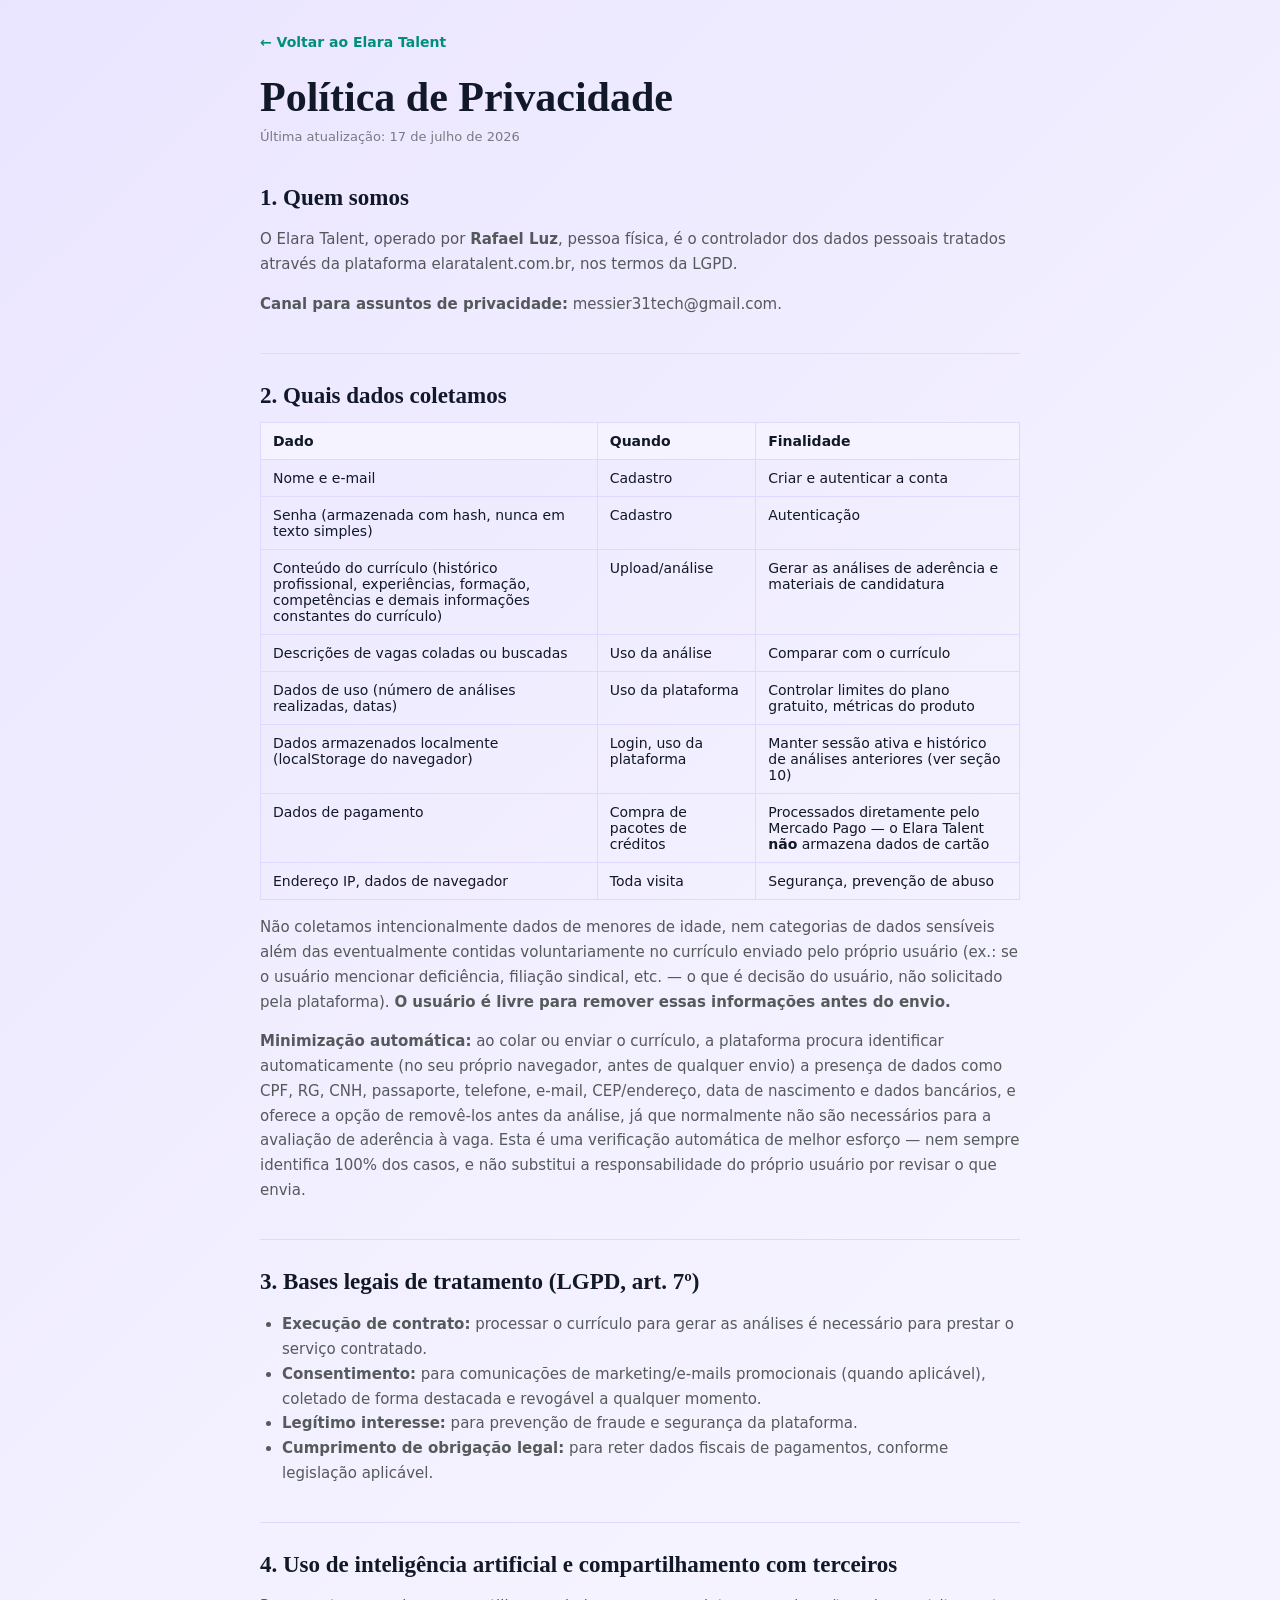
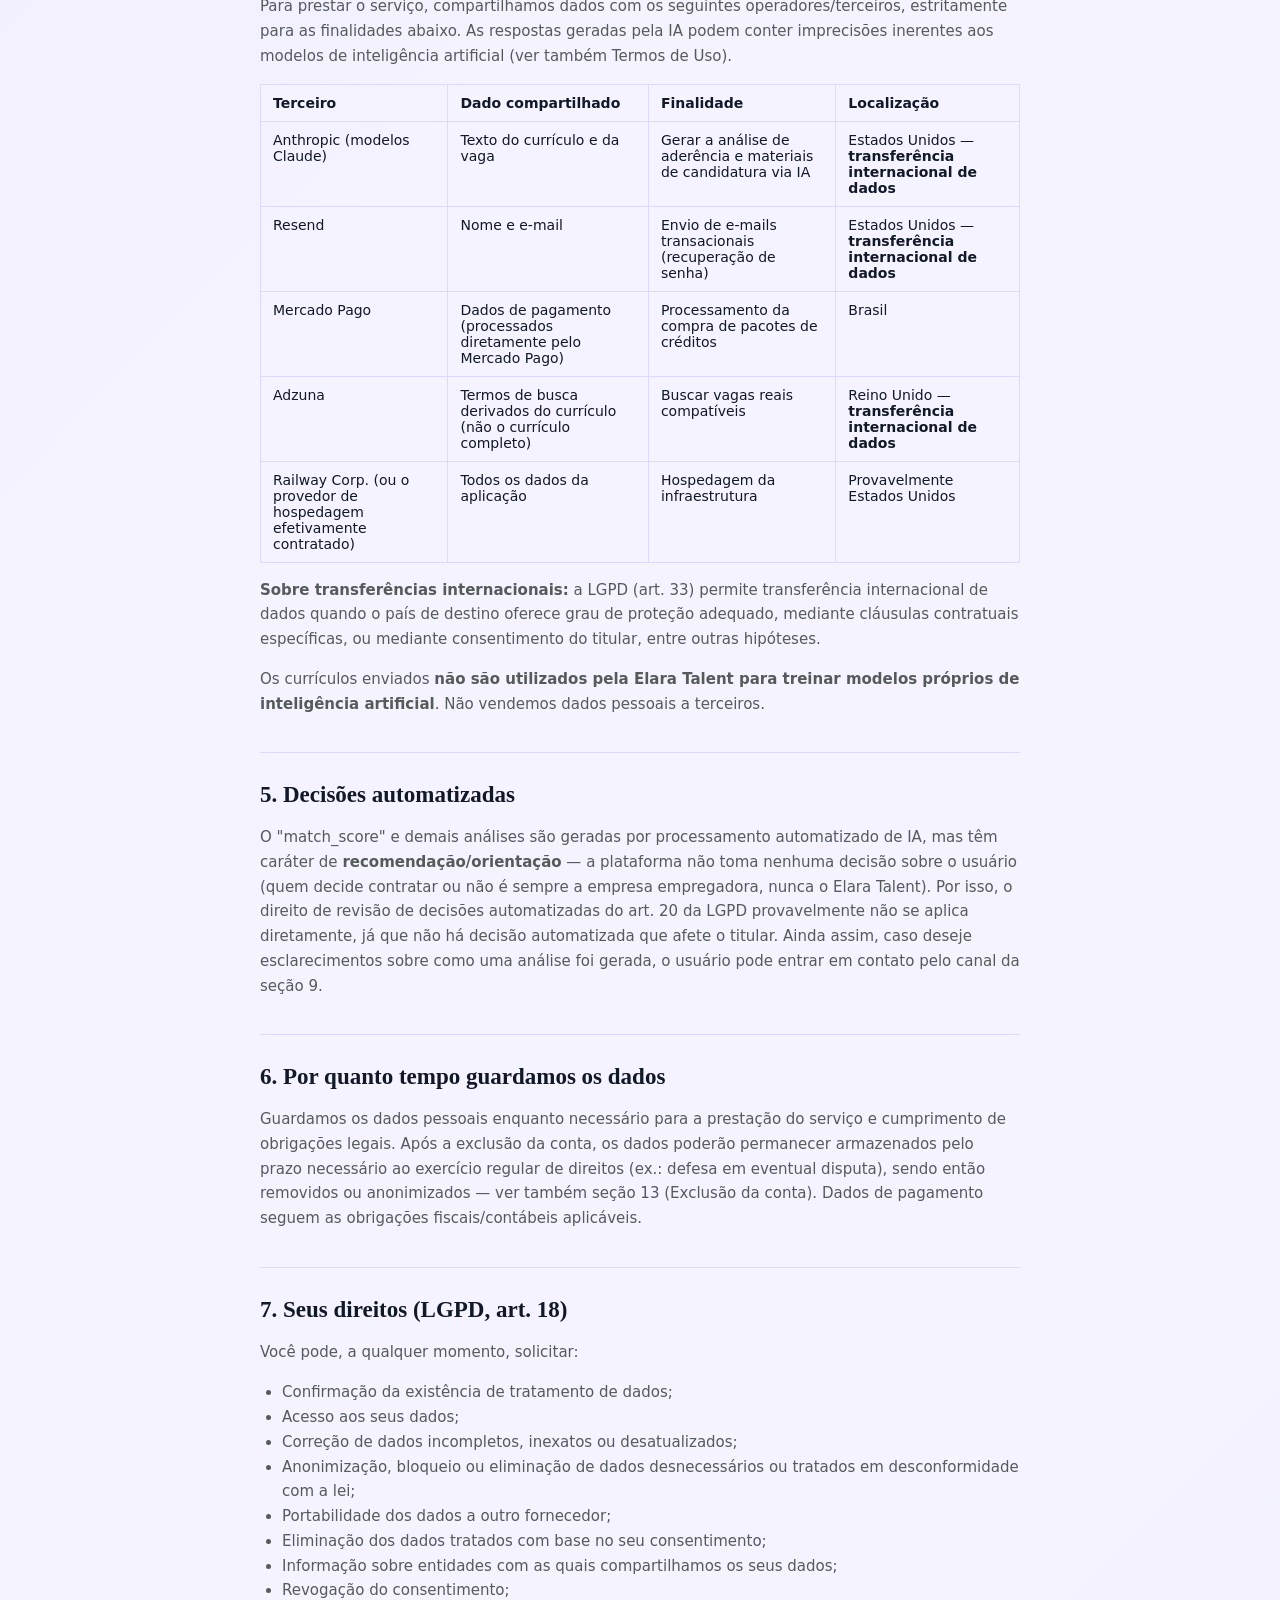
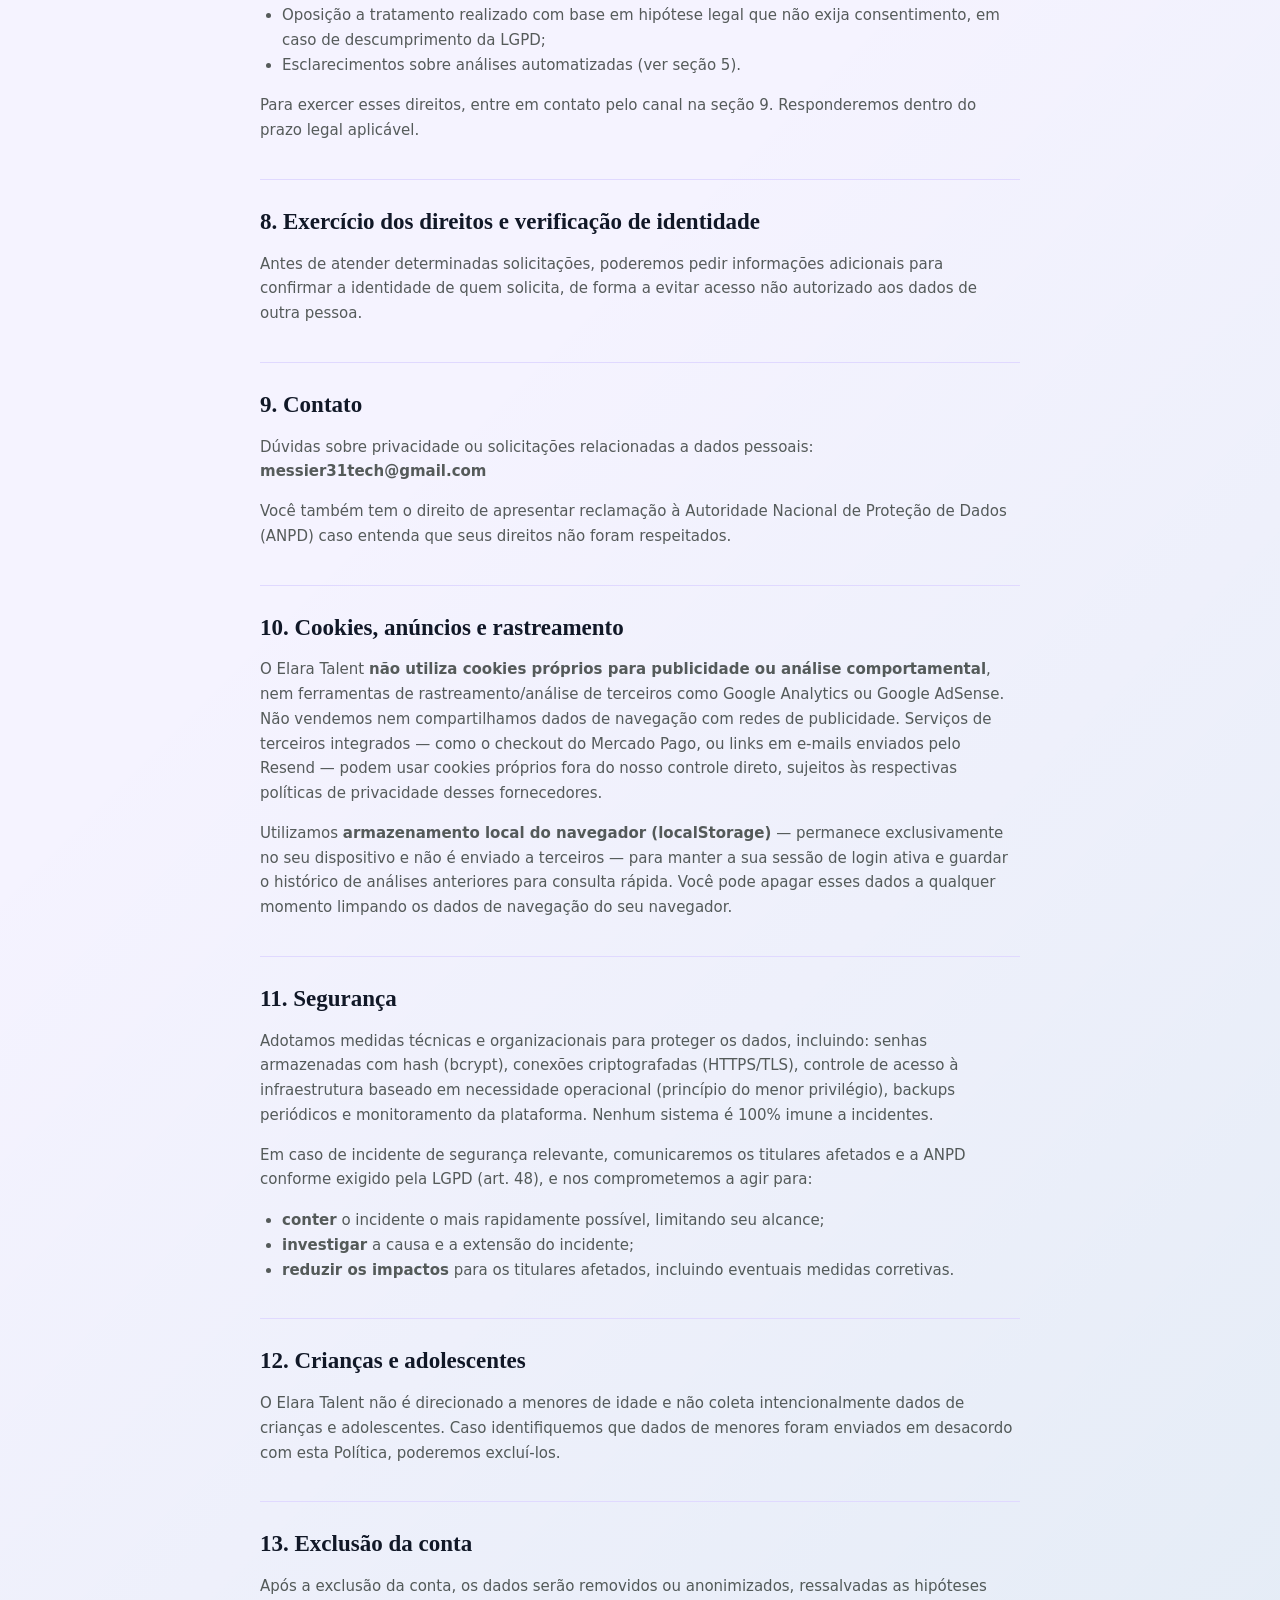
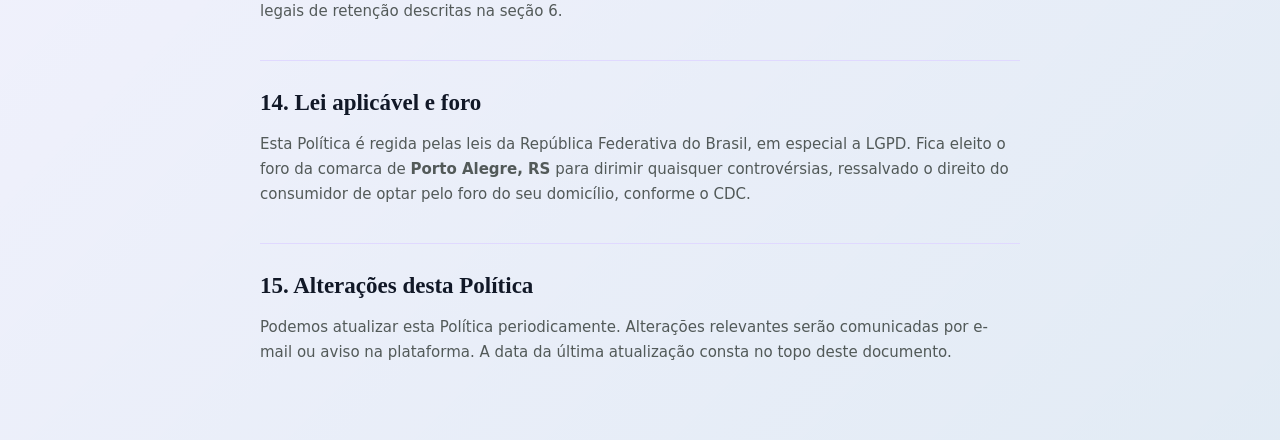
==== privacidade.html @ 0c873017 "feat: publicar Termos de Uso e Política de Privacidade no site Adiciona páginas termos.html e privac" ====
<!doctype html>
<html lang="pt-BR">
  <head>
    <meta charset="utf-8" />
    <meta name="viewport" content="width=device-width, initial-scale=1" />
    <title>Política de Privacidade — Elara Talent</title>
    <link rel="stylesheet" href="styles.css" />
  </head>
  <body>
    <main class="legal-shell legal-page">
      <a class="legal-back" href="/">← Voltar ao Elara Talent</a>

      <h1>Política de Privacidade</h1>
      <p class="legal-updated">Última atualização: 17 de julho de 2026</p>

      <h2>1. Quem somos</h2>
      <p>O Elara Talent, operado por <strong>Rafael Luz</strong>, pessoa física, é o controlador dos dados pessoais tratados através da plataforma elaratalent.com.br, nos termos da LGPD.</p>
      <p><strong>Canal para assuntos de privacidade:</strong> messier31tech@gmail.com.</p>

      <h2>2. Quais dados coletamos</h2>
      <table>
        <thead>
          <tr><th>Dado</th><th>Quando</th><th>Finalidade</th></tr>
        </thead>
        <tbody>
          <tr><td>Nome e e-mail</td><td>Cadastro</td><td>Criar e autenticar a conta</td></tr>
          <tr><td>Senha (armazenada com hash, nunca em texto simples)</td><td>Cadastro</td><td>Autenticação</td></tr>
          <tr><td>Conteúdo do currículo (histórico profissional, experiências, formação, competências e demais informações constantes do currículo)</td><td>Upload/análise</td><td>Gerar as análises de aderência e materiais de candidatura</td></tr>
          <tr><td>Descrições de vagas coladas ou buscadas</td><td>Uso da análise</td><td>Comparar com o currículo</td></tr>
          <tr><td>Dados de uso (número de análises realizadas, datas)</td><td>Uso da plataforma</td><td>Controlar limites do plano gratuito, métricas do produto</td></tr>
          <tr><td>Dados armazenados localmente (localStorage do navegador)</td><td>Login, uso da plataforma</td><td>Manter sessão ativa e histórico de análises anteriores (ver seção 10)</td></tr>
          <tr><td>Dados de pagamento</td><td>Compra de pacotes de créditos</td><td>Processados diretamente pelo Mercado Pago — o Elara Talent <strong>não</strong> armazena dados de cartão</td></tr>
          <tr><td>Endereço IP, dados de navegador</td><td>Toda visita</td><td>Segurança, prevenção de abuso</td></tr>
        </tbody>
      </table>
      <p>Não coletamos intencionalmente dados de menores de idade, nem categorias de dados sensíveis além das eventualmente contidas voluntariamente no currículo enviado pelo próprio usuário (ex.: se o usuário mencionar deficiência, filiação sindical, etc. — o que é decisão do usuário, não solicitado pela plataforma). <strong>O usuário é livre para remover essas informações antes do envio.</strong></p>
      <p><strong>Minimização automática:</strong> ao colar ou enviar o currículo, a plataforma procura identificar automaticamente (no seu próprio navegador, antes de qualquer envio) a presença de dados como CPF, RG, CNH, passaporte, telefone, e-mail, CEP/endereço, data de nascimento e dados bancários, e oferece a opção de removê-los antes da análise, já que normalmente não são necessários para a avaliação de aderência à vaga. Esta é uma verificação automática de melhor esforço — nem sempre identifica 100% dos casos, e não substitui a responsabilidade do próprio usuário por revisar o que envia.</p>

      <h2>3. Bases legais de tratamento (LGPD, art. 7º)</h2>
      <ul>
        <li><strong>Execução de contrato:</strong> processar o currículo para gerar as análises é necessário para prestar o serviço contratado.</li>
        <li><strong>Consentimento:</strong> para comunicações de marketing/e-mails promocionais (quando aplicável), coletado de forma destacada e revogável a qualquer momento.</li>
        <li><strong>Legítimo interesse:</strong> para prevenção de fraude e segurança da plataforma.</li>
        <li><strong>Cumprimento de obrigação legal:</strong> para reter dados fiscais de pagamentos, conforme legislação aplicável.</li>
      </ul>

      <h2>4. Uso de inteligência artificial e compartilhamento com terceiros</h2>
      <p>Para prestar o serviço, compartilhamos dados com os seguintes operadores/terceiros, estritamente para as finalidades abaixo. As respostas geradas pela IA podem conter imprecisões inerentes aos modelos de inteligência artificial (ver também Termos de Uso).</p>
      <table>
        <thead>
          <tr><th>Terceiro</th><th>Dado compartilhado</th><th>Finalidade</th><th>Localização</th></tr>
        </thead>
        <tbody>
          <tr><td>Anthropic (modelos Claude)</td><td>Texto do currículo e da vaga</td><td>Gerar a análise de aderência e materiais de candidatura via IA</td><td>Estados Unidos — <strong>transferência internacional de dados</strong></td></tr>
          <tr><td>Resend</td><td>Nome e e-mail</td><td>Envio de e-mails transacionais (recuperação de senha)</td><td>Estados Unidos — <strong>transferência internacional de dados</strong></td></tr>
          <tr><td>Mercado Pago</td><td>Dados de pagamento (processados diretamente pelo Mercado Pago)</td><td>Processamento da compra de pacotes de créditos</td><td>Brasil</td></tr>
          <tr><td>Adzuna</td><td>Termos de busca derivados do currículo (não o currículo completo)</td><td>Buscar vagas reais compatíveis</td><td>Reino Unido — <strong>transferência internacional de dados</strong></td></tr>
          <tr><td>Railway Corp. (ou o provedor de hospedagem efetivamente contratado)</td><td>Todos os dados da aplicação</td><td>Hospedagem da infraestrutura</td><td>Provavelmente Estados Unidos</td></tr>
        </tbody>
      </table>
      <p><strong>Sobre transferências internacionais:</strong> a LGPD (art. 33) permite transferência internacional de dados quando o país de destino oferece grau de proteção adequado, mediante cláusulas contratuais específicas, ou mediante consentimento do titular, entre outras hipóteses.</p>
      <p>Os currículos enviados <strong>não são utilizados pela Elara Talent para treinar modelos próprios de inteligência artificial</strong>. Não vendemos dados pessoais a terceiros.</p>

      <h2>5. Decisões automatizadas</h2>
      <p>O "match_score" e demais análises são geradas por processamento automatizado de IA, mas têm caráter de <strong>recomendação/orientação</strong> — a plataforma não toma nenhuma decisão sobre o usuário (quem decide contratar ou não é sempre a empresa empregadora, nunca o Elara Talent). Por isso, o direito de revisão de decisões automatizadas do art. 20 da LGPD provavelmente não se aplica diretamente, já que não há decisão automatizada que afete o titular. Ainda assim, caso deseje esclarecimentos sobre como uma análise foi gerada, o usuário pode entrar em contato pelo canal da seção 9.</p>

      <h2>6. Por quanto tempo guardamos os dados</h2>
      <p>Guardamos os dados pessoais enquanto necessário para a prestação do serviço e cumprimento de obrigações legais. Após a exclusão da conta, os dados poderão permanecer armazenados pelo prazo necessário ao exercício regular de direitos (ex.: defesa em eventual disputa), sendo então removidos ou anonimizados — ver também seção 13 (Exclusão da conta). Dados de pagamento seguem as obrigações fiscais/contábeis aplicáveis.</p>

      <h2>7. Seus direitos (LGPD, art. 18)</h2>
      <p>Você pode, a qualquer momento, solicitar:</p>
      <ul>
        <li>Confirmação da existência de tratamento de dados;</li>
        <li>Acesso aos seus dados;</li>
        <li>Correção de dados incompletos, inexatos ou desatualizados;</li>
        <li>Anonimização, bloqueio ou eliminação de dados desnecessários ou tratados em desconformidade com a lei;</li>
        <li>Portabilidade dos dados a outro fornecedor;</li>
        <li>Eliminação dos dados tratados com base no seu consentimento;</li>
        <li>Informação sobre entidades com as quais compartilhamos os seus dados;</li>
        <li>Revogação do consentimento;</li>
        <li>Oposição a tratamento realizado com base em hipótese legal que não exija consentimento, em caso de descumprimento da LGPD;</li>
        <li>Esclarecimentos sobre análises automatizadas (ver seção 5).</li>
      </ul>
      <p>Para exercer esses direitos, entre em contato pelo canal na seção 9. Responderemos dentro do prazo legal aplicável.</p>

      <h2>8. Exercício dos direitos e verificação de identidade</h2>
      <p>Antes de atender determinadas solicitações, poderemos pedir informações adicionais para confirmar a identidade de quem solicita, de forma a evitar acesso não autorizado aos dados de outra pessoa.</p>

      <h2>9. Contato</h2>
      <p>Dúvidas sobre privacidade ou solicitações relacionadas a dados pessoais: <strong>messier31tech@gmail.com</strong></p>
      <p>Você também tem o direito de apresentar reclamação à Autoridade Nacional de Proteção de Dados (ANPD) caso entenda que seus direitos não foram respeitados.</p>

      <h2>10. Cookies, anúncios e rastreamento</h2>
      <p>O Elara Talent <strong>não utiliza cookies próprios para publicidade ou análise comportamental</strong>, nem ferramentas de rastreamento/análise de terceiros como Google Analytics ou Google AdSense. Não vendemos nem compartilhamos dados de navegação com redes de publicidade. Serviços de terceiros integrados — como o checkout do Mercado Pago, ou links em e-mails enviados pelo Resend — podem usar cookies próprios fora do nosso controle direto, sujeitos às respectivas políticas de privacidade desses fornecedores.</p>
      <p>Utilizamos <strong>armazenamento local do navegador (localStorage)</strong> — permanece exclusivamente no seu dispositivo e não é enviado a terceiros — para manter a sua sessão de login ativa e guardar o histórico de análises anteriores para consulta rápida. Você pode apagar esses dados a qualquer momento limpando os dados de navegação do seu navegador.</p>

      <h2>11. Segurança</h2>
      <p>Adotamos medidas técnicas e organizacionais para proteger os dados, incluindo: senhas armazenadas com hash (bcrypt), conexões criptografadas (HTTPS/TLS), controle de acesso à infraestrutura baseado em necessidade operacional (princípio do menor privilégio), backups periódicos e monitoramento da plataforma. Nenhum sistema é 100% imune a incidentes.</p>
      <p>Em caso de incidente de segurança relevante, comunicaremos os titulares afetados e a ANPD conforme exigido pela LGPD (art. 48), e nos comprometemos a agir para:</p>
      <ul>
        <li><strong>conter</strong> o incidente o mais rapidamente possível, limitando seu alcance;</li>
        <li><strong>investigar</strong> a causa e a extensão do incidente;</li>
        <li><strong>reduzir os impactos</strong> para os titulares afetados, incluindo eventuais medidas corretivas.</li>
      </ul>

      <h2>12. Crianças e adolescentes</h2>
      <p>O Elara Talent não é direcionado a menores de idade e não coleta intencionalmente dados de crianças e adolescentes. Caso identifiquemos que dados de menores foram enviados em desacordo com esta Política, poderemos excluí-los.</p>

      <h2>13. Exclusão da conta</h2>
      <p>Após a exclusão da conta, os dados serão removidos ou anonimizados, ressalvadas as hipóteses legais de retenção descritas na seção 6.</p>

      <h2>14. Lei aplicável e foro</h2>
      <p>Esta Política é regida pelas leis da República Federativa do Brasil, em especial a LGPD. Fica eleito o foro da comarca de <strong>Porto Alegre, RS</strong> para dirimir quaisquer controvérsias, ressalvado o direito do consumidor de optar pelo foro do seu domicílio, conforme o CDC.</p>

      <h2>15. Alterações desta Política</h2>
      <p>Podemos atualizar esta Política periodicamente. Alterações relevantes serão comunicadas por e-mail ou aviso na plataforma. A data da última atualização consta no topo deste documento.</p>
    </main>
  </body>
</html>
---- styles.css ----
:root {
  --ink: #111827;
  --paper: #f5f3ff;
  --chalk: #ffffff;
  --moss: #008f7a;
  --mint: #c7f36d;
  --copper: #ff6b35;
  --plum: #6e44ff;
  --blue: #6e44ff;
  --line: #e0d9ff;
}

* {
  box-sizing: border-box;
}

html {
  scroll-behavior: smooth;
}

body {
  margin: 0;
  background:
    linear-gradient(135deg, rgba(110, 68, 255, 0.08), transparent 34%),
    linear-gradient(315deg, rgba(0, 143, 122, 0.08), transparent 38%),
    var(--paper);
  color: var(--ink);
  font-family: Inter, ui-sans-serif, system-ui, -apple-system, BlinkMacSystemFont, "Segoe UI", sans-serif;
}

button,
a,
label {
  -webkit-tap-highlight-color: transparent;
}

.shell {
  width: min(1220px, calc(100% - 32px));
  margin: 0 auto;
  padding: 18px 0 42px;
}

.topbar,
.hero,
.panel,
.metrics article {
  border: 1px solid var(--line);
  background: var(--chalk);
  border-radius: 8px;
  box-shadow: 0 18px 60px rgba(110, 68, 255, 0.08);
}

.topbar {
  display: flex;
  align-items: center;
  justify-content: space-between;
  gap: 18px;
  padding: 14px;
}

.brand {
  display: flex;
  align-items: center;
  gap: 12px;
}

.brand strong,
h1,
h2,
.radar strong,
.metrics strong {
  font-family: Georgia, "Times New Roman", serif;
}

.brand small,
.eyebrow,
.metrics small {
  color: rgba(24, 32, 27, 0.62);
}

.mark {
  display: grid;
  width: 42px;
  height: 42px;
  place-items: center;
  border-radius: 8px;
  background: linear-gradient(135deg, var(--plum), #4c2ec5);
  color: var(--paper);
  font-weight: 800;
  font-size: 15px;
  letter-spacing: -0.5px;
}

nav {
  display: flex;
  gap: 4px;
}

nav a {
  color: rgba(24, 32, 27, 0.72);
  padding: 10px 12px;
  text-decoration: none;
  border-radius: 6px;
}

nav a:hover {
  background: rgba(110, 68, 255, 0.10);
  color: var(--plum);
}

button,
.actions label {
  border: 0;
  border-radius: 6px;
  background: var(--plum);
  color: #ffffff;
  padding: 12px 16px;
  font-weight: 750;
  cursor: pointer;
}

.hero {
  display: grid;
  grid-template-columns: 1.1fr 0.9fr;
  gap: 34px;
  align-items: center;
  margin-top: 18px;
  padding: 30px;
}

.badges,
.actions,
.kit {
  display: flex;
  flex-wrap: wrap;
  gap: 10px;
}

.badges span,
.kit span {
  border: 1px solid var(--line);
  border-radius: 999px;
  background: var(--paper);
  padding: 8px 12px;
  font-size: 13px;
  font-weight: 650;
}

.badges span:nth-child(1) {
  border-color: rgba(0, 143, 122, 0.35);
  background: rgba(0, 143, 122, 0.12);
  color: #006b5c;
}

.badges span:nth-child(2) {
  border-color: rgba(110, 68, 255, 0.35);
  background: rgba(110, 68, 255, 0.13);
  color: #4c2ec5;
}

.badges span:nth-child(3) {
  border-color: rgba(110, 68, 255, 0.25);
  background: rgba(110, 68, 255, 0.08);
  color: #4c2ec5;
}

h1 {
  max-width: 720px;
  margin: 26px 0 16px;
  font-size: clamp(44px, 7vw, 78px);
  line-height: 0.94;
  letter-spacing: 0;
}

h2 {
  margin: 4px 0 18px;
  font-size: clamp(25px, 3vw, 34px);
  line-height: 1.05;
}

p,
li {
  color: rgba(24, 32, 27, 0.72);
  line-height: 1.65;
}

.actions {
  margin-top: 26px;
}

.actions label {
  display: grid;
  min-width: 220px;
  gap: 2px;
  background: var(--moss);
}

.actions input {
  display: none;
}

.actions small {
  color: rgba(255, 255, 255, 0.72);
  font-weight: 500;
}

.secondary {
  background: #ffffff;
  color: var(--plum);
  border: 1px solid rgba(110, 68, 255, 0.35);
}

.radar {
  display: grid;
  place-items: center;
}

.ring {
  position: relative;
  display: grid;
  width: min(360px, 78vw);
  aspect-ratio: 1;
  place-items: center;
  text-align: center;
  padding: 36px;
  border-radius: 50%;
  background:
    radial-gradient(circle at center, var(--chalk) 0 57%, transparent 58%),
    conic-gradient(var(--plum) 0 28%, var(--moss) 28% 58%, var(--mint) 58% 82%, var(--line) 82% 100%);
}

.ring strong {
  display: block;
  font-size: clamp(72px, 14vw, 106px);
  line-height: 1;
}

.ring small {
  font-family: "Cascadia Code", ui-monospace, monospace;
  color: var(--moss);
  text-transform: uppercase;
}

.ring span {
  max-width: 190px;
  color: rgba(24, 32, 27, 0.66);
}

.metrics,
.grid {
  display: grid;
  gap: 18px;
  margin-top: 18px;
}

.workspace {
  display: grid;
  grid-template-columns: minmax(0, 1fr) minmax(0, 1fr) 0.75fr;
  gap: 18px;
  margin-top: 18px;
}

.input-panel {
  display: grid;
  gap: 12px;
}

textarea {
  width: 100%;
  resize: vertical;
  border: 1px solid var(--line);
  border-radius: 8px;
  background: var(--paper);
  color: var(--ink);
  font: inherit;
  line-height: 1.55;
  padding: 14px;
}

textarea:focus,
button:focus,
a:focus {
  outline: 3px solid rgba(110, 68, 255, 0.25);
  outline-offset: 2px;
}

.command-panel {
  display: flex;
  flex-direction: column;
  justify-content: space-between;
  gap: 14px;
}

.button-stack {
  display: grid;
  gap: 10px;
}

.url-row {
  display: flex;
  gap: 8px;
  margin-bottom: 8px;
}

.url-row input[type="url"] {
  flex: 1;
  padding: 8px 12px;
  border: 1.5px solid var(--line);
  border-radius: 8px;
  font-size: 13px;
  background: var(--chalk);
  color: var(--ink);
  outline: none;
}

.url-row input[type="url"]:focus {
  border-color: var(--moss);
}

.url-hint {
  margin: 0 0 8px;
  font-size: 12px;
  color: rgba(24, 32, 27, 0.45);
}

.metrics {
  grid-template-columns: repeat(4, 1fr);
}

.metrics article,
.panel {
  padding: 22px;
}

.metrics strong {
  display: block;
  margin-top: 8px;
  font-size: 44px;
}

.metrics span {
  color: var(--plum);
  font-weight: 700;
}

.two {
  grid-template-columns: repeat(2, 1fr);
}

.three {
  grid-template-columns: repeat(3, 1fr);
}

.eyebrow {
  margin: 0;
  font-family: "Cascadia Code", ui-monospace, monospace;
  font-size: 12px;
  text-transform: uppercase;
}

.example-badge {
  display: inline-block;
  vertical-align: middle;
  margin-left: 8px;
  padding: 3px 9px;
  border-radius: 999px;
  background: rgba(24, 32, 27, 0.08);
  color: rgba(24, 32, 27, 0.55);
  font-family: "Cascadia Code", ui-monospace, monospace;
  font-size: 10px;
  font-weight: 700;
  text-transform: uppercase;
  letter-spacing: 0.04em;
}

.ring .example-badge {
  position: absolute;
  top: 22px;
  left: 50%;
  transform: translateX(-50%);
  margin-left: 0;
}

.section-hint {
  margin: 0 0 12px;
  font-size: 13px;
  color: rgba(24, 32, 27, 0.55);
  line-height: 1.5;
}

.bars {
  display: grid;
  gap: 18px;
}

.bars span {
  display: grid;
  grid-template-columns: 1fr auto;
  gap: 8px;
}

.bars span::after {
  grid-column: 1 / -1;
  content: "";
  height: 9px;
  border-radius: 999px;
  background: linear-gradient(90deg, var(--plum) 0 calc(var(--v) * 0.55), var(--moss) calc(var(--v) * 0.55) var(--v), var(--line) var(--v) 100%);
}

.bars i {
  font-family: "Cascadia Code", ui-monospace, monospace;
  font-style: normal;
}

.probabilities {
  display: grid;
  gap: 12px;
}

.probabilities div {
  border: 1px solid var(--line);
  border-radius: 8px;
  background: var(--paper);
  padding: 14px;
}

.probabilities strong {
  display: inline-block;
  min-width: 58px;
  font-family: "Cascadia Code", ui-monospace, monospace;
  color: var(--plum);
}

.probabilities span {
  font-weight: 750;
}

.probabilities small {
  display: block;
  margin-top: 6px;
  color: rgba(24, 32, 27, 0.62);
}

.objections,
.ats-plan,
.history-list {
  display: grid;
  gap: 12px;
}

.objections article,
.history-list article {
  border: 1px solid var(--line);
  border-radius: 8px;
  background: var(--paper);
  padding: 14px;
}

.objections strong,
.history-list strong {
  display: block;
}

.objections span,
.history-list span {
  display: inline-block;
  margin-top: 8px;
  border-radius: 999px;
  background: var(--mint);
  color: var(--ink);
  padding: 5px 9px;
  font-size: 12px;
  font-weight: 750;
}

.job-results-list {
  display: grid;
  gap: 12px;
}

.job-results-list article {
  border: 1px solid var(--line);
  border-radius: 8px;
  background: var(--paper);
  padding: 14px;
  display: grid;
  gap: 6px;
}

.job-results-list strong {
  display: block;
}

.job-results-list .job-meta {
  font-size: 13px;
  color: rgba(24, 32, 27, 0.62);
}

.job-results-list .job-score {
  display: inline-block;
  border-radius: 999px;
  background: var(--mint);
  color: var(--ink);
  padding: 4px 9px;
  font-size: 12px;
  font-weight: 750;
  width: fit-content;
}

.job-results-list .job-actions {
  display: flex;
  gap: 8px;
  margin-top: 4px;
}

.objections p {
  margin-bottom: 0;
  font-size: 14px;
}

.ats-plan span {
  display: block;
  border-left: 4px solid var(--plum);
  border-radius: 6px;
  background: var(--paper);
  padding: 12px 14px;
  color: rgba(24, 32, 27, 0.76);
}

ul,
ol {
  padding-left: 21px;
}

.copper {
  border-color: rgba(182, 106, 60, 0.35);
}

.copilot {
  display: grid;
  grid-template-columns: 0.45fr 1fr;
  align-items: center;
  gap: 24px;
}

.materials {
  grid-column: 1 / -1;
  display: grid;
  grid-template-columns: repeat(3, 1fr);
  gap: 12px;
}

.materials article {
  border: 1px solid var(--line);
  border-radius: 8px;
  background: linear-gradient(180deg, #ffffff, rgba(110, 68, 255, 0.06));
  padding: 14px;
}

.materials p {
  margin-bottom: 0;
  font-size: 14px;
}

.history-panel {
  display: grid;
  grid-template-columns: 0.35fr 1fr;
  gap: 24px;
  margin-top: 18px;
}

/* Modal base */
.modal-overlay {
  display: none;
  position: fixed;
  inset: 0;
  background: rgba(17, 24, 39, 0.55);
  z-index: 100;
  align-items: center;
  justify-content: center;
  padding: 16px;
}
.modal-overlay.open { display: flex; }
.modal {
  background: #fff;
  border-radius: 12px;
  padding: 32px;
  width: 100%;
  max-width: 420px;
  box-shadow: 0 24px 80px rgba(110,68,255,0.15);
}
.modal h2 { margin: 0 0 20px; font-size: 22px; }
.modal input[type="email"],
.modal input[type="password"],
.modal input[type="text"] {
  display: block;
  width: 100%;
  padding: 11px 14px;
  border: 1px solid #e0d9ff;
  border-radius: 7px;
  font: inherit;
  margin-bottom: 12px;
  box-sizing: border-box;
}
.modal input:focus { outline: 3px solid rgba(110,68,255,0.25); }
.modal button.primary {
  width: 100%;
  padding: 13px;
  font-size: 15px;
  margin-top: 4px;
}
.modal .switch-link {
  margin-top: 14px;
  text-align: center;
  font-size: 13px;
  color: rgba(24,32,27,0.62);
}
.modal .switch-link a { color: var(--plum); cursor: pointer; }
.modal-error {
  background: #fef2f2;
  color: #991b1b;
  border-radius: 6px;
  padding: 9px 12px;
  font-size: 13px;
  margin-bottom: 12px;
  display: none;
}
.modal-close {
  float: right;
  background: none;
  border: none;
  font-size: 20px;
  cursor: pointer;
  color: #888;
  padding: 0;
  line-height: 1;
  margin-top: -4px;
}

/* Upgrade modal */
.plan-cards { display: grid; gap: 10px; margin: 18px 0; }
.plan-card {
  border: 1px solid #e0d9ff;
  border-radius: 8px;
  padding: 14px 16px;
  cursor: pointer;
  transition: border-color 0.15s;
}
.plan-card:hover { border-color: var(--plum); }
.plan-card.selected { border: 2px solid var(--plum); background: #f5f3ff; }
.plan-card strong { display: block; font-size: 15px; }
.plan-card span { font-size: 13px; color: rgba(24,32,27,0.62); }
.plan-card .price { float: right; font-weight: 700; color: var(--plum); }

/* User bar */
.user-bar {
  display: flex;
  align-items: center;
  gap: 10px;
  font-size: 13px;
}
.plan-badge {
  border-radius: 999px;
  padding: 3px 10px;
  font-size: 12px;
  font-weight: 700;
  background: rgba(110,68,255,0.12);
  color: #4c2ec5;
}
.plan-badge.premium {
  background: rgba(0,143,122,0.15);
  color: #006b5c;
}
.usage-counter {
  font-size: 12px;
  color: rgba(24,32,27,0.55);
}
.btn-logout {
  background: none;
  border: 1px solid #e0d9ff;
  color: rgba(24,32,27,0.72);
  padding: 6px 12px;
  font-size: 12px;
  font-weight: 600;
  border-radius: 6px;
  cursor: pointer;
}
.btn-upgrade {
  background: var(--plum);
  color: #fff;
  border: none;
  padding: 7px 14px;
  font-size: 12px;
  font-weight: 700;
  border-radius: 6px;
  cursor: pointer;
}

/* Paywall banner */
.paywall-banner {
  display: none;
  background: linear-gradient(135deg, #f5f3ff, #f0fdf4);
  border: 1px solid rgba(110,68,255,0.25);
  border-radius: 8px;
  padding: 18px 22px;
  margin-top: 18px;
  text-align: center;
}
.paywall-banner.show { display: block; }
.paywall-banner p { margin: 0 0 12px; color: rgba(24,32,27,0.72); }
.paywall-banner button { padding: 11px 24px; }

/* PII detection banner */
.pii-banner {
  background: #fff8f3;
  border: 1px solid rgba(255, 107, 53, 0.35);
  border-radius: 8px;
  padding: 14px 16px;
  margin-top: 12px;
}
.pii-banner p {
  margin: 0 0 10px;
  font-size: 13px;
  color: rgba(24, 32, 27, 0.8);
}
.pii-banner-actions {
  display: flex;
  gap: 8px;
}

/* Loading state */
button.loading { opacity: 0.6; pointer-events: none; }

@media (max-width: 860px) {
  nav {
    display: none;
  }

  .hero,
  .two,
  .three,
  .copilot,
  .workspace,
  .materials,
  .history-panel {
    grid-template-columns: 1fr;
  }

  .metrics {
    grid-template-columns: repeat(2, 1fr);
  }
}

@media (max-width: 560px) {
  .shell {
    width: min(100% - 20px, 1220px);
  }

  .topbar {
    align-items: stretch;
    flex-direction: column;
  }

  .topbar button {
    width: 100%;
  }

  .hero,
  .panel,
  .metrics article {
    padding: 16px;
  }

  .metrics {
    grid-template-columns: 1fr;
  }
}

/* Páginas legais (Termos de Uso, Política de Privacidade) */
.legal-shell {
  width: min(760px, calc(100% - 32px));
  margin: 0 auto;
  padding: 32px 0 60px;
}

.legal-back {
  display: inline-block;
  margin-bottom: 24px;
  color: var(--moss);
  text-decoration: none;
  font-size: 14px;
  font-weight: 600;
}
.legal-back:hover {
  text-decoration: underline;
}

.legal-page h1 {
  max-width: none;
  margin: 0 0 6px;
  font-size: clamp(30px, 5vw, 42px);
  line-height: 1.1;
}

.legal-page .legal-updated {
  color: rgba(24, 32, 27, 0.55);
  font-size: 13px;
  margin: 0 0 32px;
}

.legal-page h2 {
  margin: 36px 0 12px;
  font-size: clamp(19px, 2.4vw, 23px);
  line-height: 1.25;
  border-top: 1px solid var(--line);
  padding-top: 28px;
}

.legal-page h2:first-of-type {
  border-top: none;
  padding-top: 0;
}

.legal-page p,
.legal-page li {
  font-size: 15px;
}

.legal-page ul {
  padding-left: 22px;
}

.legal-page table {
  width: 100%;
  border-collapse: collapse;
  margin: 12px 0;
  font-size: 14px;
}

.legal-page th,
.legal-page td {
  border: 1px solid var(--line);
  padding: 10px 12px;
  text-align: left;
  vertical-align: top;
}

.legal-page th {
  background: var(--paper);
  font-weight: 700;
}

.legal-page a {
  color: var(--moss);
}

.legal-note {
  background: var(--paper);
  border: 1px solid var(--line);
  border-radius: 8px;
  padding: 14px 16px;
  font-size: 13px;
  color: rgba(24, 32, 27, 0.7);
  margin: 12px 0;
}

/* Rodapé do site */
.site-footer {
  width: min(1220px, calc(100% - 32px));
  margin: 40px auto 0;
  padding: 24px 0;
  border-top: 1px solid var(--line);
  display: flex;
  justify-content: space-between;
  align-items: center;
  flex-wrap: wrap;
  gap: 12px;
  font-size: 13px;
  color: rgba(24, 32, 27, 0.55);
}

.site-footer nav {
  display: flex;
  gap: 18px;
}

.site-footer a {
  color: rgba(24, 32, 27, 0.55);
  text-decoration: none;
}
.site-footer a:hover {
  color: var(--ink);
  text-decoration: underline;
}
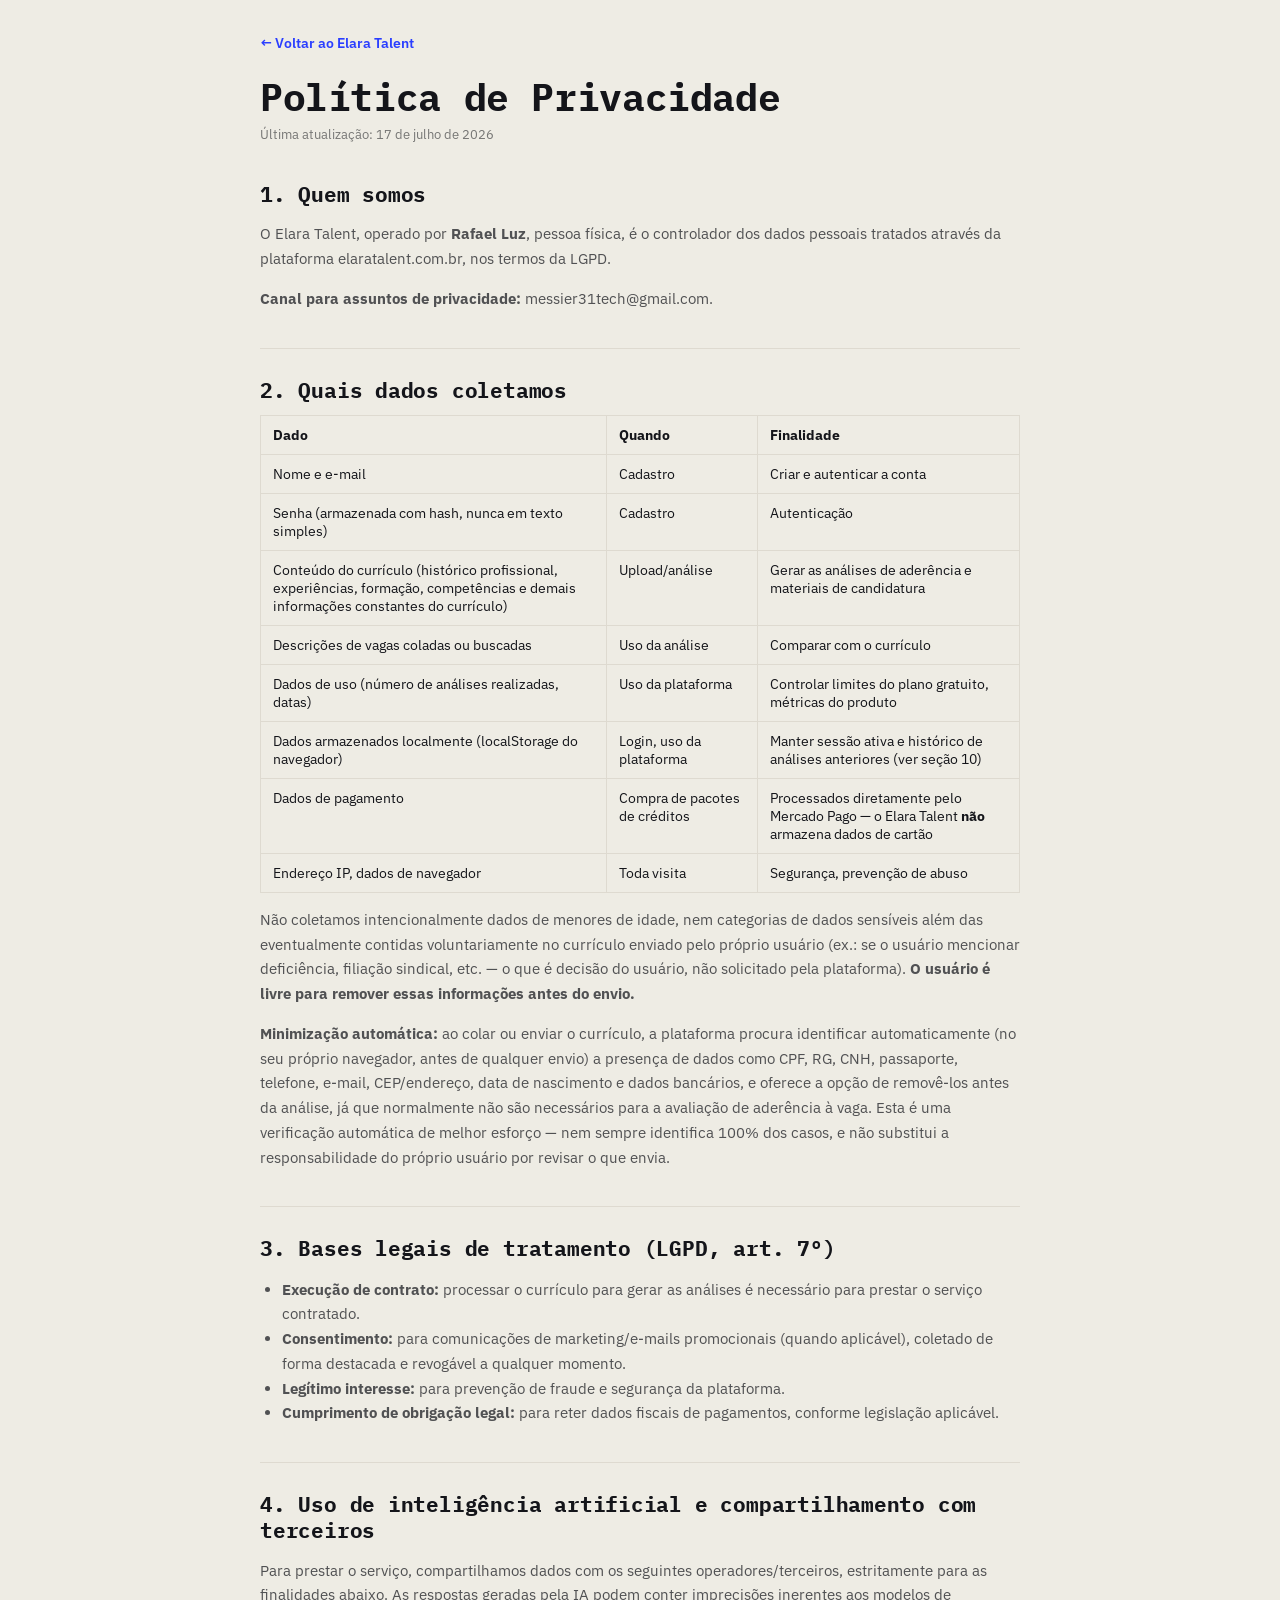
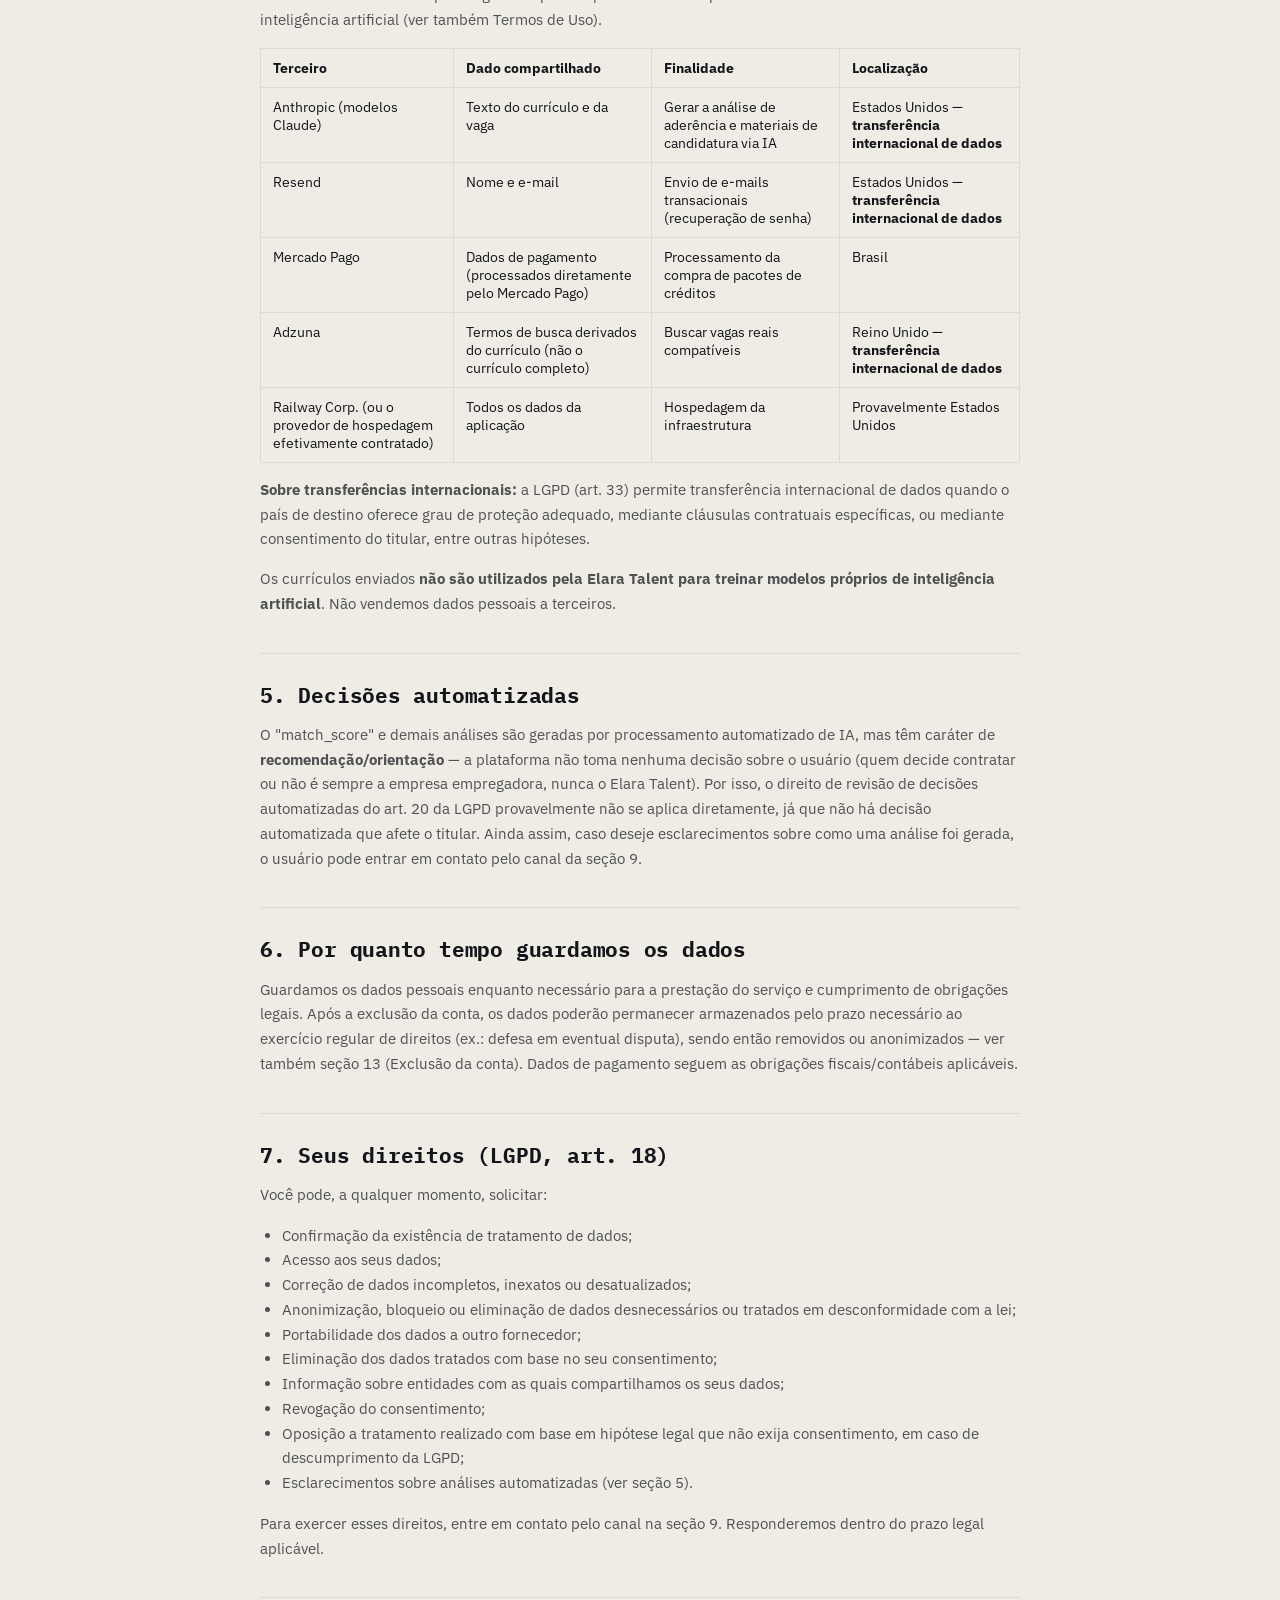
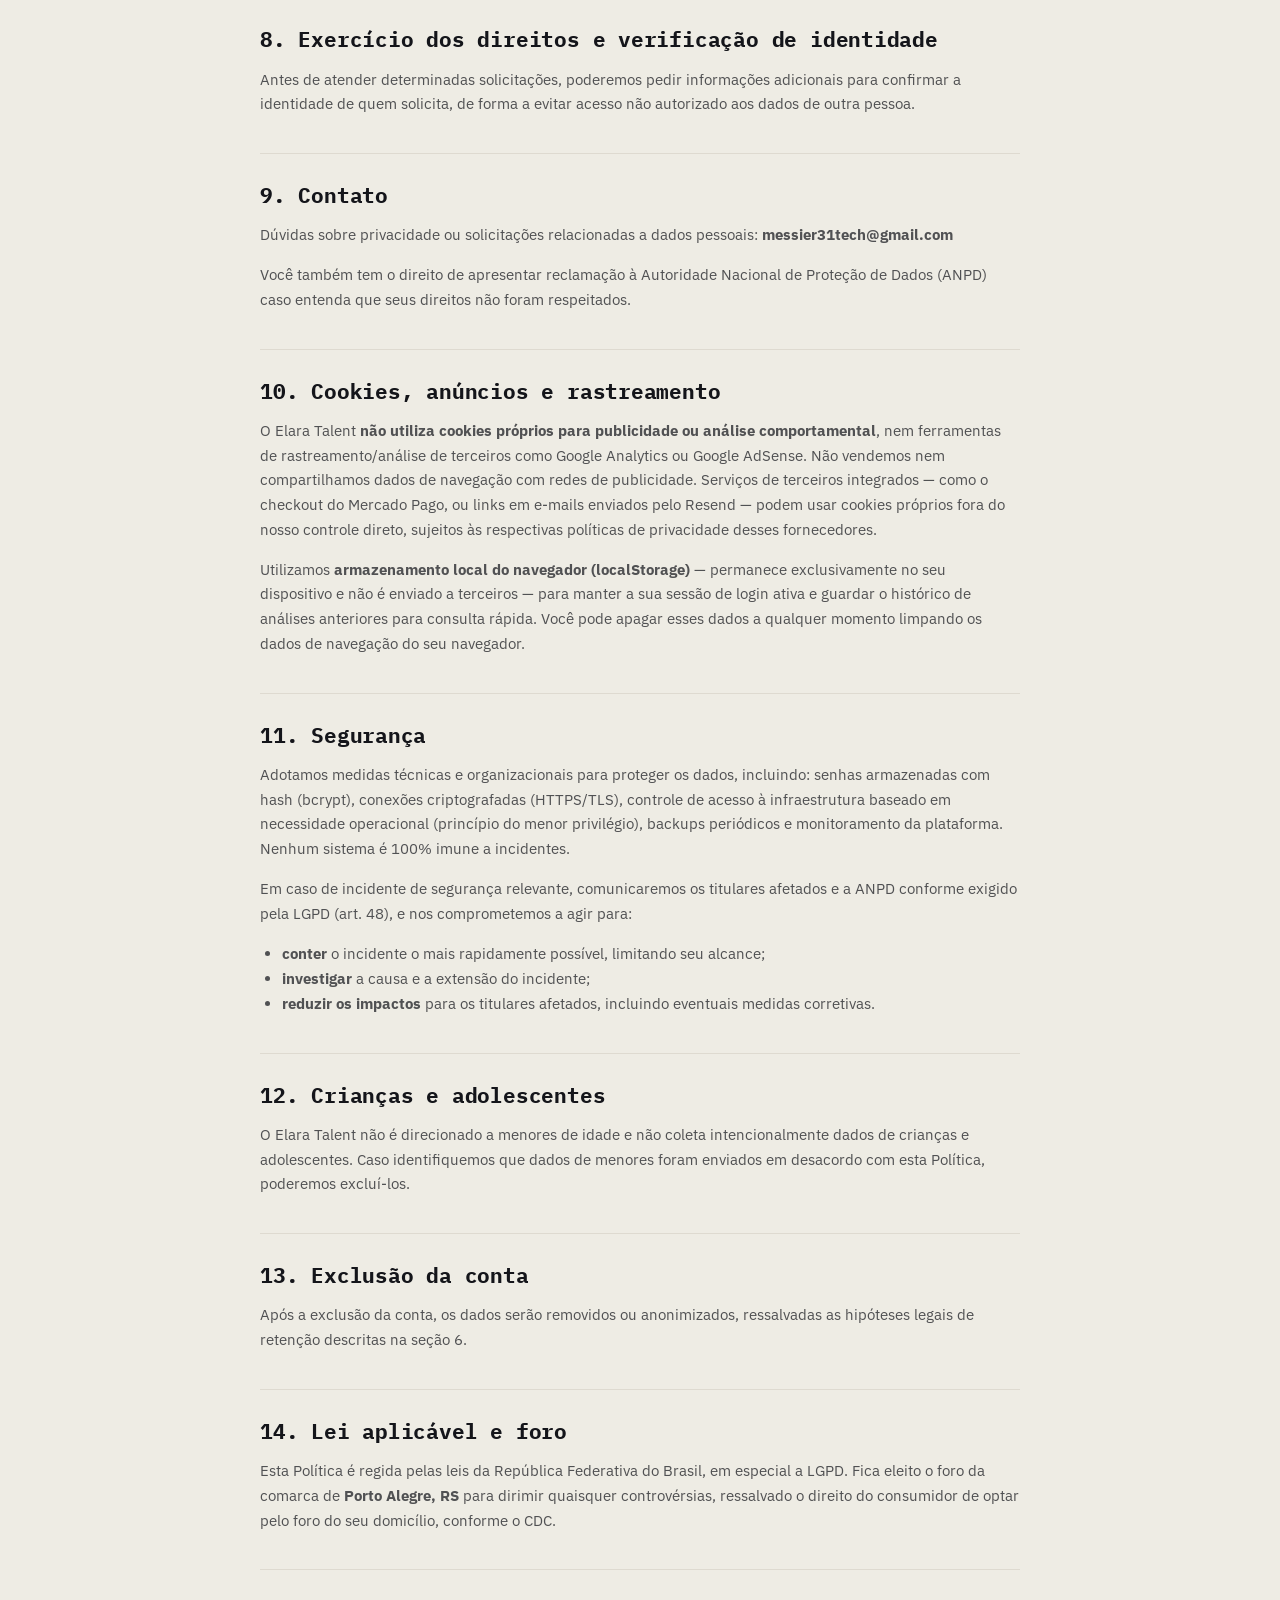
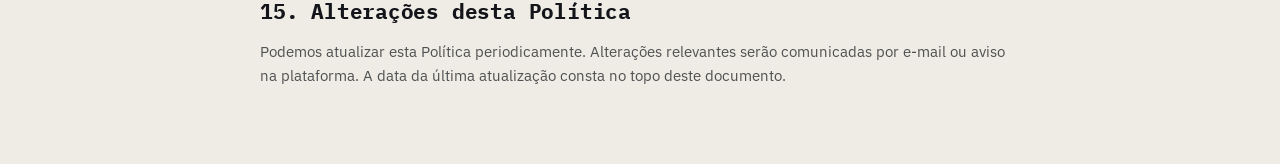
==== commit 2994eb59: "redesign: nova identidade visual (dossie/veredito de recrutador) Troca a paleta roxo-suave/lavanda p" ====
--- a/privacidade.html
+++ b/privacidade.html
@@ -4,6 +4,9 @@
     <meta charset="utf-8" />
     <meta name="viewport" content="width=device-width, initial-scale=1" />
     <title>Política de Privacidade — Elara Talent</title>
+    <link rel="preconnect" href="https://fonts.googleapis.com" />
+    <link rel="preconnect" href="https://fonts.gstatic.com" crossorigin />
+    <link href="https://fonts.googleapis.com/css2?family=IBM+Plex+Mono:wght@400;500;600;700&family=IBM+Plex+Sans:wght@400;500;600;700&display=swap" rel="stylesheet" />
     <link rel="stylesheet" href="styles.css" />
   </head>
   <body>
--- a/styles.css
+++ b/styles.css
@@ -1,13 +1,13 @@
 :root {
-  --ink: #111827;
-  --paper: #f5f3ff;
+  --ink: #14151a;
+  --paper: #eeece4;
   --chalk: #ffffff;
-  --moss: #008f7a;
-  --mint: #c7f36d;
-  --copper: #ff6b35;
-  --plum: #6e44ff;
-  --blue: #6e44ff;
-  --line: #e0d9ff;
+  --moss: #14151a;
+  --mint: #d7ff3d;
+  --copper: #c1401f;
+  --plum: #2a3eff;
+  --blue: #2a3eff;
+  --line: #dedad0;
 }
 
 * {
@@ -20,12 +20,9 @@
 
 body {
   margin: 0;
-  background:
-    linear-gradient(135deg, rgba(110, 68, 255, 0.08), transparent 34%),
-    linear-gradient(315deg, rgba(0, 143, 122, 0.08), transparent 38%),
-    var(--paper);
+  background: var(--paper);
   color: var(--ink);
-  font-family: Inter, ui-sans-serif, system-ui, -apple-system, BlinkMacSystemFont, "Segoe UI", sans-serif;
+  font-family: "IBM Plex Sans", ui-sans-serif, system-ui, -apple-system, "Segoe UI", sans-serif;
 }
 
 button,
@@ -46,8 +43,8 @@
 .metrics article {
   border: 1px solid var(--line);
   background: var(--chalk);
-  border-radius: 8px;
-  box-shadow: 0 18px 60px rgba(110, 68, 255, 0.08);
+  border-radius: 3px;
+  box-shadow: none;
 }
 
 .topbar {
@@ -69,13 +66,14 @@
 h2,
 .radar strong,
 .metrics strong {
-  font-family: Georgia, "Times New Roman", serif;
+  font-family: "IBM Plex Mono", ui-monospace, monospace;
+  font-weight: 700;
 }
 
 .brand small,
 .eyebrow,
 .metrics small {
-  color: rgba(24, 32, 27, 0.62);
+  color: rgba(20, 21, 26, 0.62);
 }
 
 .mark {
@@ -83,9 +81,10 @@
   width: 42px;
   height: 42px;
   place-items: center;
-  border-radius: 8px;
-  background: linear-gradient(135deg, var(--plum), #4c2ec5);
-  color: var(--paper);
+  border-radius: 3px;
+  background: linear-gradient(135deg, var(--plum), #1c2bcc);
+  color: #ffffff;
+  font-family: "IBM Plex Mono", ui-monospace, monospace;
   font-weight: 800;
   font-size: 15px;
   letter-spacing: -0.5px;
@@ -97,25 +96,25 @@
 }
 
 nav a {
-  color: rgba(24, 32, 27, 0.72);
+  color: rgba(20, 21, 26, 0.72);
   padding: 10px 12px;
   text-decoration: none;
-  border-radius: 6px;
+  border-radius: 3px;
 }
 
 nav a:hover {
-  background: rgba(110, 68, 255, 0.10);
+  background: rgba(42, 62, 255, 0.1);
   color: var(--plum);
 }
 
 button,
 .actions label {
   border: 0;
-  border-radius: 6px;
+  border-radius: 3px;
   background: var(--plum);
   color: #ffffff;
   padding: 12px 16px;
-  font-weight: 750;
+  font-weight: 700;
   cursor: pointer;
 }
 
@@ -142,45 +141,47 @@
   border-radius: 999px;
   background: var(--paper);
   padding: 8px 12px;
-  font-size: 13px;
-  font-weight: 650;
+  font-family: "IBM Plex Mono", ui-monospace, monospace;
+  font-size: 12px;
+  font-weight: 600;
 }
 
 .badges span:nth-child(1) {
-  border-color: rgba(0, 143, 122, 0.35);
-  background: rgba(0, 143, 122, 0.12);
-  color: #006b5c;
+  border-color: rgba(20, 21, 26, 0.35);
+  background: rgba(20, 21, 26, 0.06);
+  color: var(--ink);
 }
 
 .badges span:nth-child(2) {
-  border-color: rgba(110, 68, 255, 0.35);
-  background: rgba(110, 68, 255, 0.13);
-  color: #4c2ec5;
+  border-color: rgba(42, 62, 255, 0.35);
+  background: rgba(42, 62, 255, 0.1);
+  color: #1c2bcc;
 }
 
 .badges span:nth-child(3) {
-  border-color: rgba(110, 68, 255, 0.25);
-  background: rgba(110, 68, 255, 0.08);
-  color: #4c2ec5;
+  border-color: rgba(42, 62, 255, 0.25);
+  background: rgba(42, 62, 255, 0.06);
+  color: #1c2bcc;
 }
 
 h1 {
   max-width: 720px;
   margin: 26px 0 16px;
-  font-size: clamp(44px, 7vw, 78px);
-  line-height: 0.94;
-  letter-spacing: 0;
+  font-size: clamp(34px, 5.4vw, 60px);
+  line-height: 1.02;
+  letter-spacing: -0.01em;
 }
 
 h2 {
   margin: 4px 0 18px;
-  font-size: clamp(25px, 3vw, 34px);
-  line-height: 1.05;
+  font-size: clamp(21px, 2.6vw, 28px);
+  line-height: 1.15;
+  letter-spacing: -0.01em;
 }
 
 p,
 li {
-  color: rgba(24, 32, 27, 0.72);
+  color: rgba(20, 21, 26, 0.72);
   line-height: 1.65;
 }
 
@@ -192,7 +193,7 @@
   display: grid;
   min-width: 220px;
   gap: 2px;
-  background: var(--moss);
+  background: var(--ink);
 }
 
 .actions input {
@@ -207,7 +208,7 @@
 .secondary {
   background: #ffffff;
   color: var(--plum);
-  border: 1px solid rgba(110, 68, 255, 0.35);
+  border: 1px solid rgba(42, 62, 255, 0.35);
 }
 
 .radar {
@@ -218,32 +219,36 @@
 .ring {
   position: relative;
   display: grid;
-  width: min(360px, 78vw);
-  aspect-ratio: 1;
+  width: min(320px, 78vw);
   place-items: center;
   text-align: center;
-  padding: 36px;
-  border-radius: 50%;
-  background:
-    radial-gradient(circle at center, var(--chalk) 0 57%, transparent 58%),
-    conic-gradient(var(--plum) 0 28%, var(--moss) 28% 58%, var(--mint) 58% 82%, var(--line) 82% 100%);
+  padding: 34px 26px;
+  border-radius: 4px;
+  border: 4px solid var(--ink);
+  background: var(--mint);
+  transform: rotate(-3deg);
+  box-shadow: 9px 9px 0 var(--ink);
 }
 
 .ring strong {
   display: block;
-  font-size: clamp(72px, 14vw, 106px);
+  color: var(--ink);
+  font-size: clamp(64px, 12vw, 92px);
   line-height: 1;
 }
 
 .ring small {
-  font-family: "Cascadia Code", ui-monospace, monospace;
-  color: var(--moss);
+  font-family: "IBM Plex Mono", ui-monospace, monospace;
+  color: var(--ink);
+  font-weight: 700;
   text-transform: uppercase;
+  letter-spacing: 0.06em;
 }
 
 .ring span {
   max-width: 190px;
-  color: rgba(24, 32, 27, 0.66);
+  color: rgba(20, 21, 26, 0.72);
+  font-weight: 500;
 }
 
 .metrics,
@@ -269,7 +274,7 @@
   width: 100%;
   resize: vertical;
   border: 1px solid var(--line);
-  border-radius: 8px;
+  border-radius: 3px;
   background: var(--paper);
   color: var(--ink);
   font: inherit;
@@ -280,7 +285,7 @@
 textarea:focus,
 button:focus,
 a:focus {
-  outline: 3px solid rgba(110, 68, 255, 0.25);
+  outline: 3px solid rgba(42, 62, 255, 0.28);
   outline-offset: 2px;
 }
 
@@ -306,7 +311,7 @@
   flex: 1;
   padding: 8px 12px;
   border: 1.5px solid var(--line);
-  border-radius: 8px;
+  border-radius: 3px;
   font-size: 13px;
   background: var(--chalk);
   color: var(--ink);
@@ -314,13 +319,28 @@
 }
 
 .url-row input[type="url"]:focus {
-  border-color: var(--moss);
+  border-color: var(--plum);
 }
 
 .url-hint {
   margin: 0 0 8px;
   font-size: 12px;
-  color: rgba(24, 32, 27, 0.45);
+  color: rgba(20, 21, 26, 0.45);
+}
+
+.job-image-upload {
+  display: inline-block;
+  margin-top: 8px;
+}
+.job-image-upload span {
+  display: inline-block;
+  border-radius: 3px;
+  padding: 10px 16px;
+  font-weight: 700;
+  cursor: pointer;
+  background: #ffffff;
+  color: var(--plum);
+  border: 1px solid rgba(42, 62, 255, 0.35);
 }
 
 .metrics {
@@ -335,7 +355,7 @@
 .metrics strong {
   display: block;
   margin-top: 8px;
-  font-size: 44px;
+  font-size: 38px;
 }
 
 .metrics span {
@@ -353,9 +373,11 @@
 
 .eyebrow {
   margin: 0;
-  font-family: "Cascadia Code", ui-monospace, monospace;
+  font-family: "IBM Plex Mono", ui-monospace, monospace;
   font-size: 12px;
+  font-weight: 600;
   text-transform: uppercase;
+  letter-spacing: 0.04em;
 }
 
 .example-badge {
@@ -364,9 +386,9 @@
   margin-left: 8px;
   padding: 3px 9px;
   border-radius: 999px;
-  background: rgba(24, 32, 27, 0.08);
-  color: rgba(24, 32, 27, 0.55);
-  font-family: "Cascadia Code", ui-monospace, monospace;
+  background: rgba(20, 21, 26, 0.08);
+  color: rgba(20, 21, 26, 0.55);
+  font-family: "IBM Plex Mono", ui-monospace, monospace;
   font-size: 10px;
   font-weight: 700;
   text-transform: uppercase;
@@ -375,16 +397,17 @@
 
 .ring .example-badge {
   position: absolute;
-  top: 22px;
+  top: 16px;
   left: 50%;
   transform: translateX(-50%);
   margin-left: 0;
+  background: rgba(20, 21, 26, 0.12);
 }
 
 .section-hint {
   margin: 0 0 12px;
   font-size: 13px;
-  color: rgba(24, 32, 27, 0.55);
+  color: rgba(20, 21, 26, 0.55);
   line-height: 1.5;
 }
 
@@ -402,13 +425,14 @@
 .bars span::after {
   grid-column: 1 / -1;
   content: "";
-  height: 9px;
-  border-radius: 999px;
-  background: linear-gradient(90deg, var(--plum) 0 calc(var(--v) * 0.55), var(--moss) calc(var(--v) * 0.55) var(--v), var(--line) var(--v) 100%);
+  height: 8px;
+  border-radius: 2px;
+  background: linear-gradient(90deg, var(--plum) 0 calc(var(--v) * 0.55), var(--ink) calc(var(--v) * 0.55) var(--v), var(--line) var(--v) 100%);
 }
 
 .bars i {
-  font-family: "Cascadia Code", ui-monospace, monospace;
+  font-family: "IBM Plex Mono", ui-monospace, monospace;
+  font-weight: 600;
   font-style: normal;
 }
 
@@ -419,7 +443,7 @@
 
 .probabilities div {
   border: 1px solid var(--line);
-  border-radius: 8px;
+  border-radius: 3px;
   background: var(--paper);
   padding: 14px;
 }
@@ -427,18 +451,18 @@
 .probabilities strong {
   display: inline-block;
   min-width: 58px;
-  font-family: "Cascadia Code", ui-monospace, monospace;
+  font-family: "IBM Plex Mono", ui-monospace, monospace;
   color: var(--plum);
 }
 
 .probabilities span {
-  font-weight: 750;
+  font-weight: 700;
 }
 
 .probabilities small {
   display: block;
   margin-top: 6px;
-  color: rgba(24, 32, 27, 0.62);
+  color: rgba(20, 21, 26, 0.62);
 }
 
 .objections,
@@ -451,7 +475,7 @@
 .objections article,
 .history-list article {
   border: 1px solid var(--line);
-  border-radius: 8px;
+  border-radius: 3px;
   background: var(--paper);
   padding: 14px;
 }
@@ -469,8 +493,9 @@
   background: var(--mint);
   color: var(--ink);
   padding: 5px 9px;
-  font-size: 12px;
-  font-weight: 750;
+  font-family: "IBM Plex Mono", ui-monospace, monospace;
+  font-size: 11px;
+  font-weight: 700;
 }
 
 .job-results-list {
@@ -480,7 +505,7 @@
 
 .job-results-list article {
   border: 1px solid var(--line);
-  border-radius: 8px;
+  border-radius: 3px;
   background: var(--paper);
   padding: 14px;
   display: grid;
@@ -493,7 +518,7 @@
 
 .job-results-list .job-meta {
   font-size: 13px;
-  color: rgba(24, 32, 27, 0.62);
+  color: rgba(20, 21, 26, 0.62);
 }
 
 .job-results-list .job-score {
@@ -502,8 +527,9 @@
   background: var(--mint);
   color: var(--ink);
   padding: 4px 9px;
-  font-size: 12px;
-  font-weight: 750;
+  font-family: "IBM Plex Mono", ui-monospace, monospace;
+  font-size: 11px;
+  font-weight: 700;
   width: fit-content;
 }
 
@@ -520,11 +546,11 @@
 
 .ats-plan span {
   display: block;
-  border-left: 4px solid var(--plum);
-  border-radius: 6px;
+  border-left: 3px solid var(--plum);
+  border-radius: 2px;
   background: var(--paper);
   padding: 12px 14px;
-  color: rgba(24, 32, 27, 0.76);
+  color: rgba(20, 21, 26, 0.76);
 }
 
 ul,
@@ -533,7 +559,7 @@
 }
 
 .copper {
-  border-color: rgba(182, 106, 60, 0.35);
+  border-color: rgba(193, 64, 31, 0.4);
 }
 
 .copilot {
@@ -552,8 +578,8 @@
 
 .materials article {
   border: 1px solid var(--line);
-  border-radius: 8px;
-  background: linear-gradient(180deg, #ffffff, rgba(110, 68, 255, 0.06));
+  border-radius: 3px;
+  background: var(--chalk);
   padding: 14px;
 }
 
@@ -574,7 +600,7 @@
   display: none;
   position: fixed;
   inset: 0;
-  background: rgba(17, 24, 39, 0.55);
+  background: rgba(20, 21, 26, 0.6);
   z-index: 100;
   align-items: center;
   justify-content: center;
@@ -583,11 +609,12 @@
 .modal-overlay.open { display: flex; }
 .modal {
   background: #fff;
-  border-radius: 12px;
+  border-radius: 4px;
   padding: 32px;
   width: 100%;
   max-width: 420px;
-  box-shadow: 0 24px 80px rgba(110,68,255,0.15);
+  border: 1px solid var(--line);
+  box-shadow: 12px 12px 0 rgba(20, 21, 26, 0.08);
 }
 .modal h2 { margin: 0 0 20px; font-size: 22px; }
 .modal input[type="email"],
@@ -596,13 +623,13 @@
   display: block;
   width: 100%;
   padding: 11px 14px;
-  border: 1px solid #e0d9ff;
-  border-radius: 7px;
+  border: 1px solid var(--line);
+  border-radius: 3px;
   font: inherit;
   margin-bottom: 12px;
   box-sizing: border-box;
 }
-.modal input:focus { outline: 3px solid rgba(110,68,255,0.25); }
+.modal input:focus { outline: 3px solid rgba(42, 62, 255, 0.28); }
 .modal button.primary {
   width: 100%;
   padding: 13px;
@@ -613,13 +640,30 @@
   margin-top: 14px;
   text-align: center;
   font-size: 13px;
-  color: rgba(24,32,27,0.62);
+  color: rgba(20, 21, 26, 0.62);
 }
 .modal .switch-link a { color: var(--plum); cursor: pointer; }
+.terms-checkbox {
+  display: flex;
+  align-items: flex-start;
+  gap: 8px;
+  margin-bottom: 14px;
+  font-size: 13px;
+  line-height: 1.4;
+  color: rgba(20, 21, 26, 0.75);
+  cursor: pointer;
+}
+.terms-checkbox input[type="checkbox"] {
+  margin: 2px 0 0;
+  flex-shrink: 0;
+  width: 15px;
+  height: 15px;
+}
+.terms-checkbox a { color: var(--plum); }
 .modal-error {
-  background: #fef2f2;
-  color: #991b1b;
-  border-radius: 6px;
+  background: #fdf0ee;
+  color: #8a2a13;
+  border-radius: 3px;
   padding: 9px 12px;
   font-size: 13px;
   margin-bottom: 12px;
@@ -640,16 +684,16 @@
 /* Upgrade modal */
 .plan-cards { display: grid; gap: 10px; margin: 18px 0; }
 .plan-card {
-  border: 1px solid #e0d9ff;
-  border-radius: 8px;
+  border: 1px solid var(--line);
+  border-radius: 3px;
   padding: 14px 16px;
   cursor: pointer;
   transition: border-color 0.15s;
 }
 .plan-card:hover { border-color: var(--plum); }
-.plan-card.selected { border: 2px solid var(--plum); background: #f5f3ff; }
+.plan-card.selected { border: 2px solid var(--plum); background: rgba(42, 62, 255, 0.05); }
 .plan-card strong { display: block; font-size: 15px; }
-.plan-card span { font-size: 13px; color: rgba(24,32,27,0.62); }
+.plan-card span { font-size: 13px; color: rgba(20, 21, 26, 0.62); }
 .plan-card .price { float: right; font-weight: 700; color: var(--plum); }
 
 /* User bar */
@@ -662,27 +706,28 @@
 .plan-badge {
   border-radius: 999px;
   padding: 3px 10px;
-  font-size: 12px;
-  font-weight: 700;
-  background: rgba(110,68,255,0.12);
-  color: #4c2ec5;
+  font-family: "IBM Plex Mono", ui-monospace, monospace;
+  font-size: 11px;
+  font-weight: 700;
+  background: rgba(42, 62, 255, 0.12);
+  color: #1c2bcc;
 }
 .plan-badge.premium {
-  background: rgba(0,143,122,0.15);
-  color: #006b5c;
+  background: var(--mint);
+  color: var(--ink);
 }
 .usage-counter {
   font-size: 12px;
-  color: rgba(24,32,27,0.55);
+  color: rgba(20, 21, 26, 0.55);
 }
 .btn-logout {
   background: none;
-  border: 1px solid #e0d9ff;
-  color: rgba(24,32,27,0.72);
+  border: 1px solid var(--line);
+  color: rgba(20, 21, 26, 0.72);
   padding: 6px 12px;
   font-size: 12px;
   font-weight: 600;
-  border-radius: 6px;
+  border-radius: 3px;
   cursor: pointer;
 }
 .btn-upgrade {
@@ -692,36 +737,36 @@
   padding: 7px 14px;
   font-size: 12px;
   font-weight: 700;
-  border-radius: 6px;
+  border-radius: 3px;
   cursor: pointer;
 }
 
 /* Paywall banner */
 .paywall-banner {
   display: none;
-  background: linear-gradient(135deg, #f5f3ff, #f0fdf4);
-  border: 1px solid rgba(110,68,255,0.25);
-  border-radius: 8px;
+  background: rgba(193, 64, 31, 0.05);
+  border: 1px solid rgba(193, 64, 31, 0.3);
+  border-radius: 3px;
   padding: 18px 22px;
   margin-top: 18px;
   text-align: center;
 }
 .paywall-banner.show { display: block; }
-.paywall-banner p { margin: 0 0 12px; color: rgba(24,32,27,0.72); }
+.paywall-banner p { margin: 0 0 12px; color: rgba(20, 21, 26, 0.8); }
 .paywall-banner button { padding: 11px 24px; }
 
 /* PII detection banner */
 .pii-banner {
-  background: #fff8f3;
-  border: 1px solid rgba(255, 107, 53, 0.35);
-  border-radius: 8px;
+  background: #fdf3ee;
+  border: 1px solid rgba(193, 64, 31, 0.35);
+  border-radius: 3px;
   padding: 14px 16px;
   margin-top: 12px;
 }
 .pii-banner p {
   margin: 0 0 10px;
   font-size: 13px;
-  color: rgba(24, 32, 27, 0.8);
+  color: rgba(20, 21, 26, 0.85);
 }
 .pii-banner-actions {
   display: flex;
@@ -786,7 +831,7 @@
 .legal-back {
   display: inline-block;
   margin-bottom: 24px;
-  color: var(--moss);
+  color: var(--plum);
   text-decoration: none;
   font-size: 14px;
   font-weight: 600;
@@ -798,19 +843,19 @@
 .legal-page h1 {
   max-width: none;
   margin: 0 0 6px;
-  font-size: clamp(30px, 5vw, 42px);
+  font-size: clamp(28px, 4.4vw, 38px);
   line-height: 1.1;
 }
 
 .legal-page .legal-updated {
-  color: rgba(24, 32, 27, 0.55);
+  color: rgba(20, 21, 26, 0.55);
   font-size: 13px;
   margin: 0 0 32px;
 }
 
 .legal-page h2 {
   margin: 36px 0 12px;
-  font-size: clamp(19px, 2.4vw, 23px);
+  font-size: clamp(18px, 2.2vw, 21px);
   line-height: 1.25;
   border-top: 1px solid var(--line);
   padding-top: 28px;
@@ -851,16 +896,16 @@
 }
 
 .legal-page a {
-  color: var(--moss);
+  color: var(--plum);
 }
 
 .legal-note {
   background: var(--paper);
   border: 1px solid var(--line);
-  border-radius: 8px;
+  border-radius: 3px;
   padding: 14px 16px;
   font-size: 13px;
-  color: rgba(24, 32, 27, 0.7);
+  color: rgba(20, 21, 26, 0.7);
   margin: 12px 0;
 }
 
@@ -876,7 +921,7 @@
   flex-wrap: wrap;
   gap: 12px;
   font-size: 13px;
-  color: rgba(24, 32, 27, 0.55);
+  color: rgba(20, 21, 26, 0.55);
 }
 
 .site-footer nav {
@@ -885,7 +930,7 @@
 }
 
 .site-footer a {
-  color: rgba(24, 32, 27, 0.55);
+  color: rgba(20, 21, 26, 0.55);
   text-decoration: none;
 }
 .site-footer a:hover {
